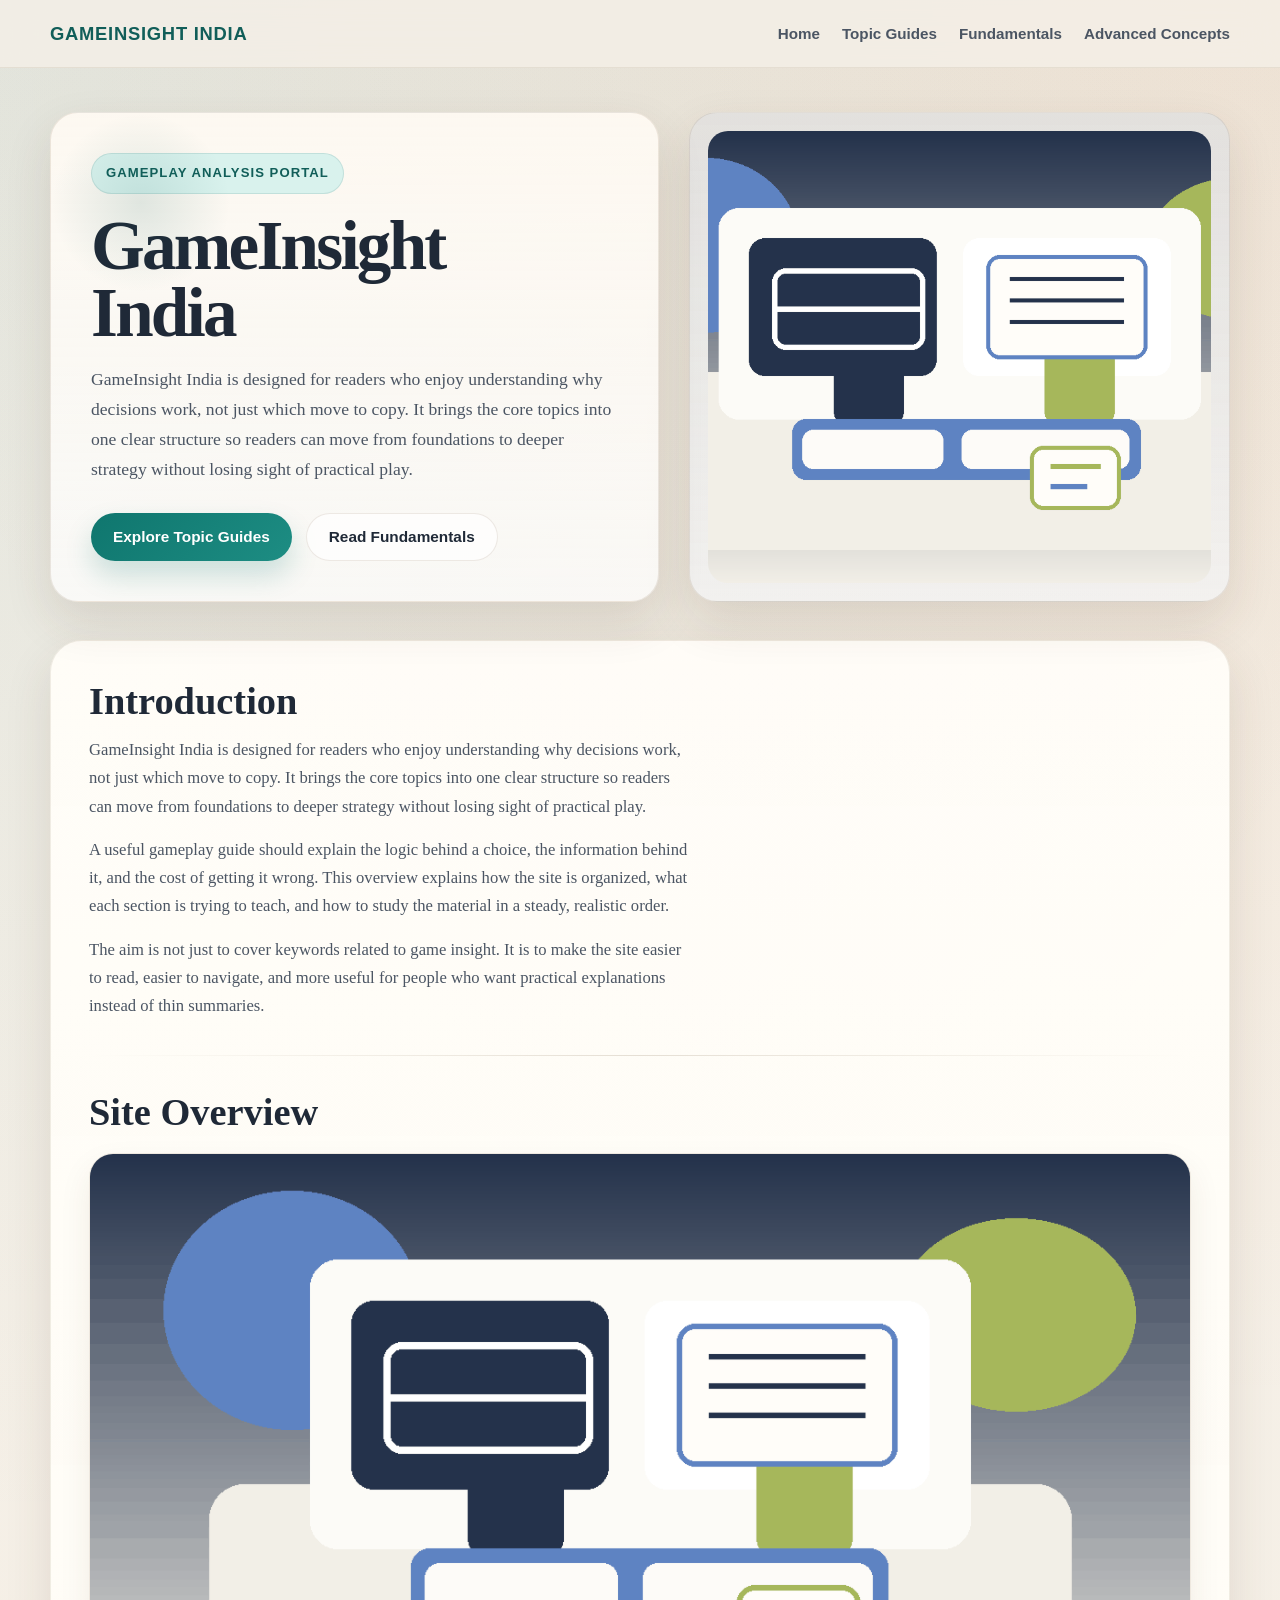
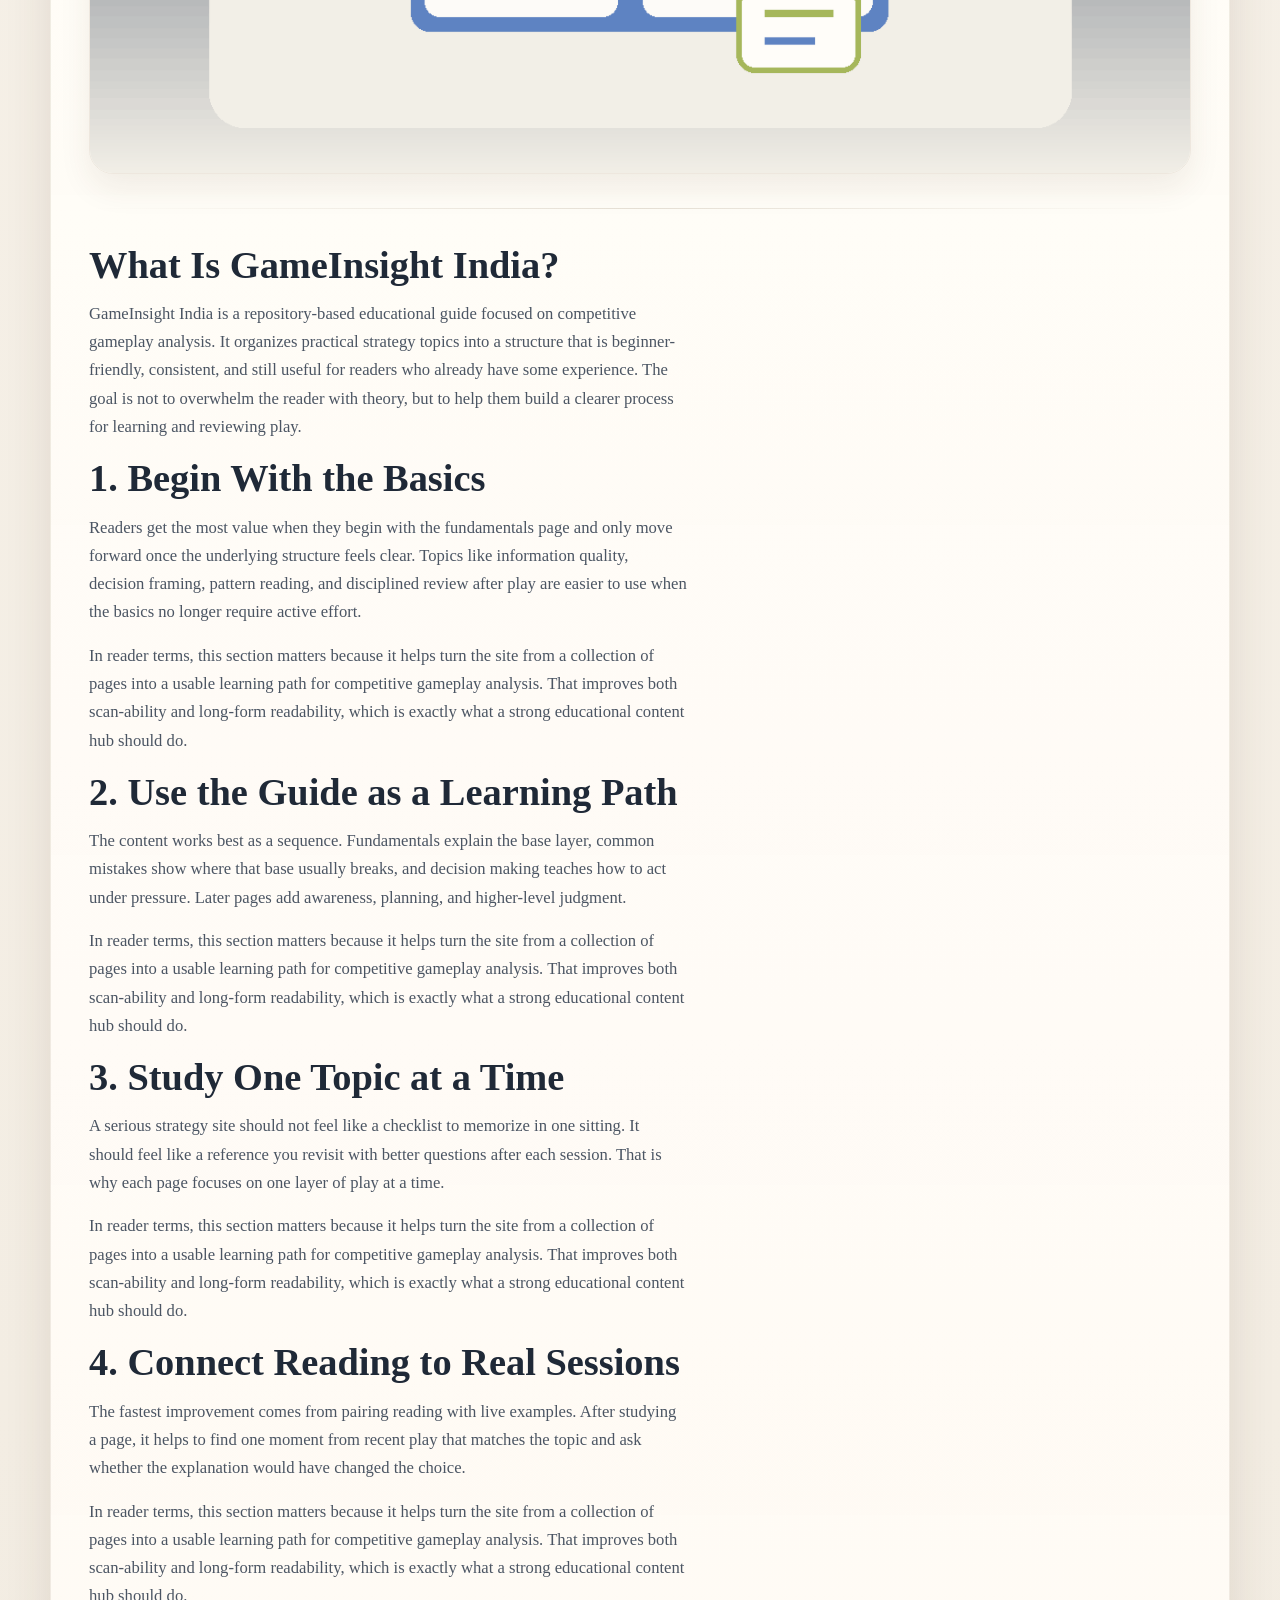
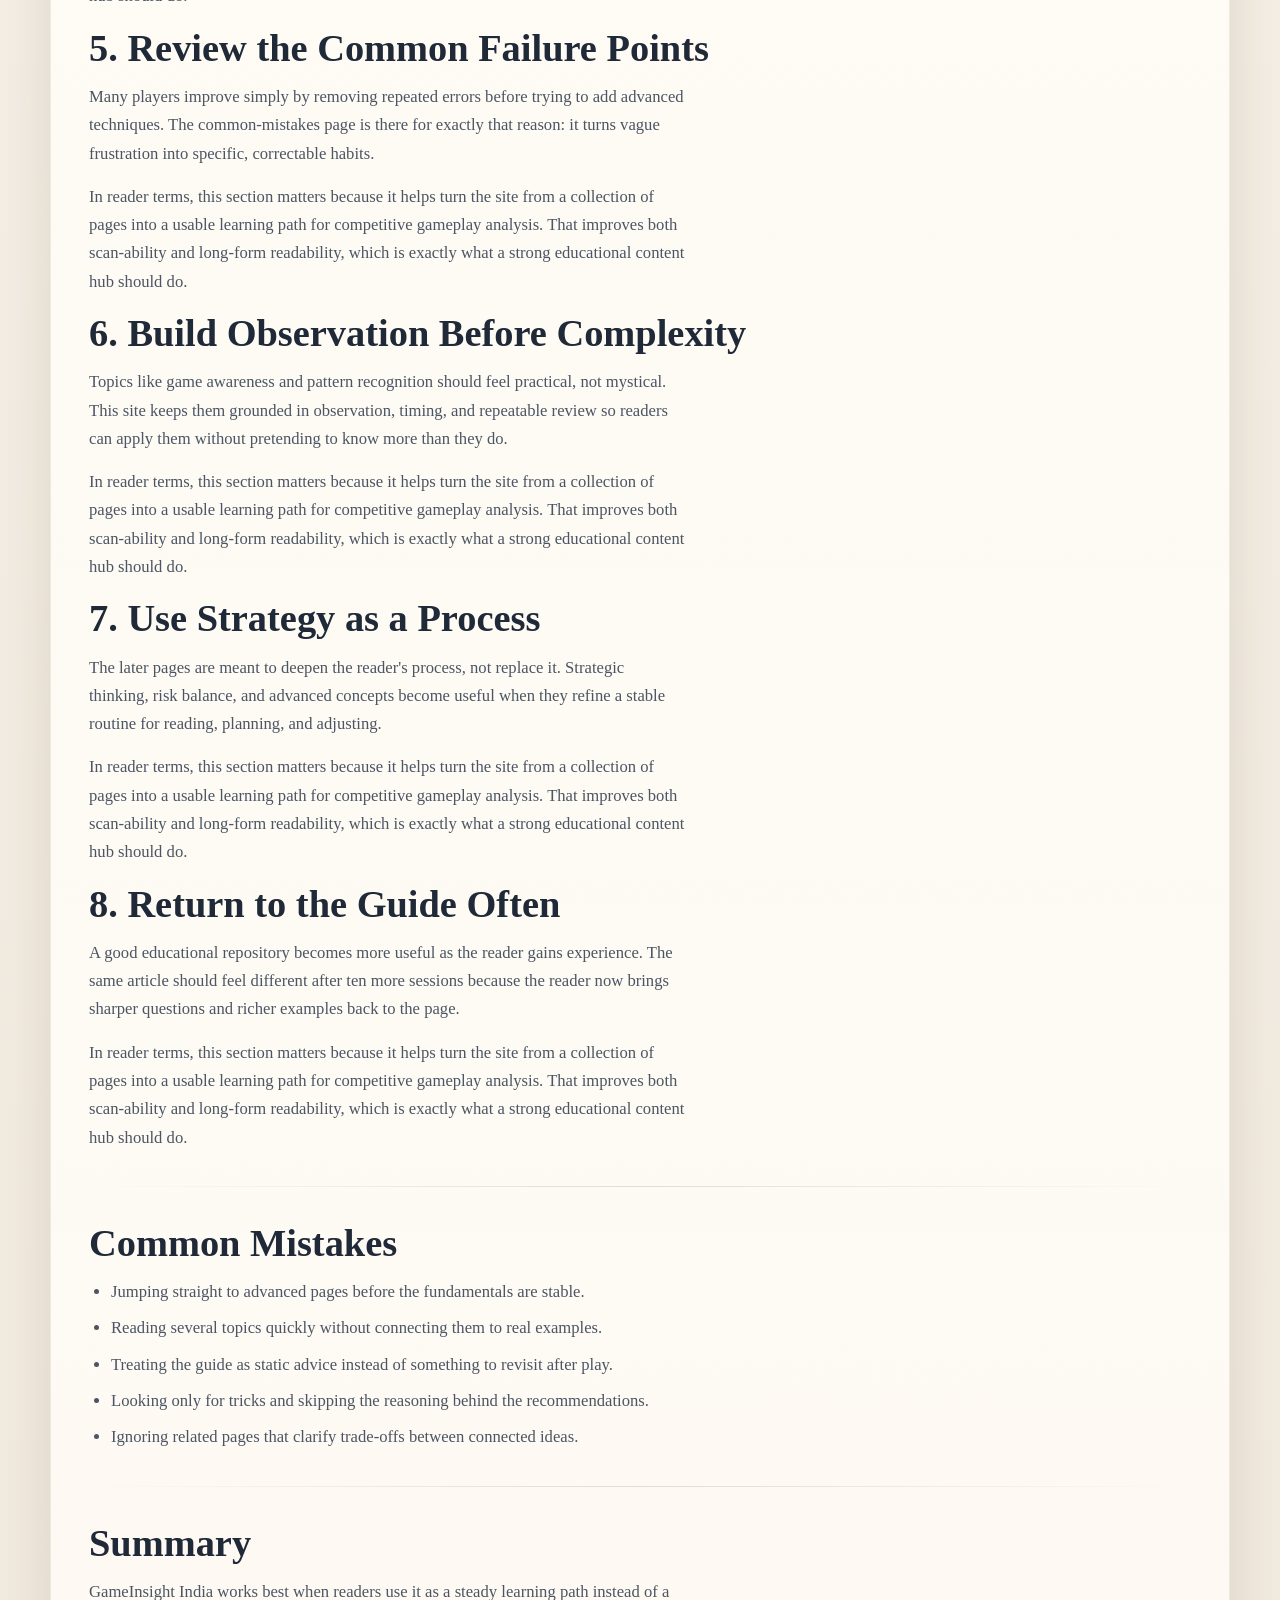
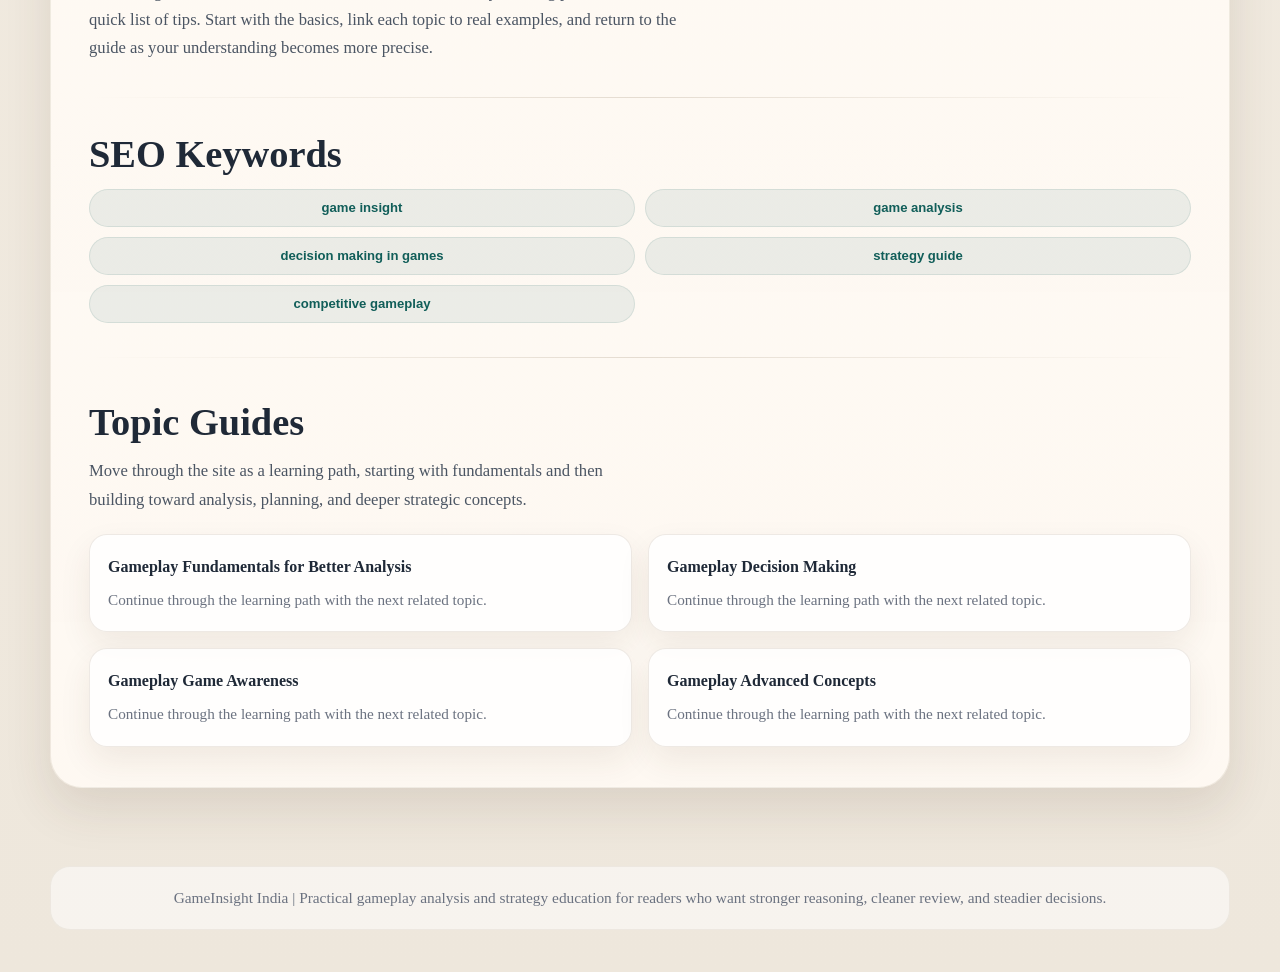
==== index.html @ 7d26b6a6 "feat: 添加游戏策略学习中心网站内容 添加首页、高级概念、战略思考和场景分析等页面 更新站点地图以包含所有新页面 添加CSS样式文件实现响应式设计" ====
<!DOCTYPE html>
<html lang="en">
<head>
  <meta charset="UTF-8" />
  <meta name="viewport" content="width=device-width, initial-scale=1.0" />
  <title>GameInsight India | Competitive Gameplay Learning Hub</title>
  <meta name="description" content="GameInsight India is a practical portal for gameplay analysis, decision making, pattern recognition, and strategic review across games popular in India." />
  <meta name="keywords" content="game insight, game analysis, decision making in games, strategy guide, competitive gameplay" />
  <link rel="stylesheet" href="./assets/css/index.css" />
</head>
<body>
  <header class="topbar">
    <div class="container">
      <div class="brand">GameInsight India</div>
      <nav class="nav-links">
        <a href="./index.html">Home</a>
        <a href="#topic-guides">Topic Guides</a>
        <a href="./fundamentals.html">Fundamentals</a>
        <a href="./advanced-concepts.html">Advanced Concepts</a>
      </nav>
    </div>
  </header>

  <section class="hero">
    <div class="container hero-grid">
      <div>
        <span class="eyebrow">Gameplay Analysis Portal</span>
        <h1>GameInsight India</h1>
        <p>GameInsight India is designed for readers who enjoy understanding why decisions work, not just which move to copy. It brings the core topics into one clear structure so readers can move from foundations to deeper strategy without losing sight of practical play.</p>
        <div class="hero-actions">
          <a class="cta-btn" href="#topic-guides">Explore Topic Guides</a>
          <a class="ghost-btn" href="./fundamentals.html">Read Fundamentals</a>
        </div>
      </div>
      <div class="hero-card"><img src="./assets/images/overview.png" alt="GameInsight India teaching overview illustration" /></div>
    </div>
  </section>

  <main class="content">
    <div class="container">
      <article class="article"><h2>Introduction</h2><p>GameInsight India is designed for readers who enjoy understanding why decisions work, not just which move to copy. It brings the core topics into one clear structure so readers can move from foundations to deeper strategy without losing sight of practical play.</p><p>A useful gameplay guide should explain the logic behind a choice, the information behind it, and the cost of getting it wrong. This overview explains how the site is organized, what each section is trying to teach, and how to study the material in a steady, realistic order.</p><p>The aim is not just to cover keywords related to game insight. It is to make the site easier to read, easier to navigate, and more useful for people who want practical explanations instead of thin summaries.</p><hr /><h2>Site Overview</h2><figure class="article-image"><img src="./assets/images/overview.png" alt="GameInsight India overview illustration with a calm educational workspace and visual study elements" loading="lazy" /></figure><hr /><h2>What Is GameInsight India?</h2><p>GameInsight India is a repository-based educational guide focused on competitive gameplay analysis. It organizes practical strategy topics into a structure that is beginner-friendly, consistent, and still useful for readers who already have some experience. The goal is not to overwhelm the reader with theory, but to help them build a clearer process for learning and reviewing play.</p><h2>1. Begin With the Basics</h2><p>Readers get the most value when they begin with the fundamentals page and only move forward once the underlying structure feels clear. Topics like information quality, decision framing, pattern reading, and disciplined review after play are easier to use when the basics no longer require active effort.</p><p>In reader terms, this section matters because it helps turn the site from a collection of pages into a usable learning path for competitive gameplay analysis. That improves both scan-ability and long-form readability, which is exactly what a strong educational content hub should do.</p><h2>2. Use the Guide as a Learning Path</h2><p>The content works best as a sequence. Fundamentals explain the base layer, common mistakes show where that base usually breaks, and decision making teaches how to act under pressure. Later pages add awareness, planning, and higher-level judgment.</p><p>In reader terms, this section matters because it helps turn the site from a collection of pages into a usable learning path for competitive gameplay analysis. That improves both scan-ability and long-form readability, which is exactly what a strong educational content hub should do.</p><h2>3. Study One Topic at a Time</h2><p>A serious strategy site should not feel like a checklist to memorize in one sitting. It should feel like a reference you revisit with better questions after each session. That is why each page focuses on one layer of play at a time.</p><p>In reader terms, this section matters because it helps turn the site from a collection of pages into a usable learning path for competitive gameplay analysis. That improves both scan-ability and long-form readability, which is exactly what a strong educational content hub should do.</p><h2>4. Connect Reading to Real Sessions</h2><p>The fastest improvement comes from pairing reading with live examples. After studying a page, it helps to find one moment from recent play that matches the topic and ask whether the explanation would have changed the choice.</p><p>In reader terms, this section matters because it helps turn the site from a collection of pages into a usable learning path for competitive gameplay analysis. That improves both scan-ability and long-form readability, which is exactly what a strong educational content hub should do.</p><h2>5. Review the Common Failure Points</h2><p>Many players improve simply by removing repeated errors before trying to add advanced techniques. The common-mistakes page is there for exactly that reason: it turns vague frustration into specific, correctable habits.</p><p>In reader terms, this section matters because it helps turn the site from a collection of pages into a usable learning path for competitive gameplay analysis. That improves both scan-ability and long-form readability, which is exactly what a strong educational content hub should do.</p><h2>6. Build Observation Before Complexity</h2><p>Topics like game awareness and pattern recognition should feel practical, not mystical. This site keeps them grounded in observation, timing, and repeatable review so readers can apply them without pretending to know more than they do.</p><p>In reader terms, this section matters because it helps turn the site from a collection of pages into a usable learning path for competitive gameplay analysis. That improves both scan-ability and long-form readability, which is exactly what a strong educational content hub should do.</p><h2>7. Use Strategy as a Process</h2><p>The later pages are meant to deepen the reader&#x27;s process, not replace it. Strategic thinking, risk balance, and advanced concepts become useful when they refine a stable routine for reading, planning, and adjusting.</p><p>In reader terms, this section matters because it helps turn the site from a collection of pages into a usable learning path for competitive gameplay analysis. That improves both scan-ability and long-form readability, which is exactly what a strong educational content hub should do.</p><h2>8. Return to the Guide Often</h2><p>A good educational repository becomes more useful as the reader gains experience. The same article should feel different after ten more sessions because the reader now brings sharper questions and richer examples back to the page.</p><p>In reader terms, this section matters because it helps turn the site from a collection of pages into a usable learning path for competitive gameplay analysis. That improves both scan-ability and long-form readability, which is exactly what a strong educational content hub should do.</p><hr /><h2>Common Mistakes</h2><ul><li>Jumping straight to advanced pages before the fundamentals are stable.</li><li>Reading several topics quickly without connecting them to real examples.</li><li>Treating the guide as static advice instead of something to revisit after play.</li><li>Looking only for tricks and skipping the reasoning behind the recommendations.</li><li>Ignoring related pages that clarify trade-offs between connected ideas.</li></ul><hr /><h2>Summary</h2><p>GameInsight India works best when readers use it as a steady learning path instead of a quick list of tips. Start with the basics, link each topic to real examples, and return to the guide as your understanding becomes more precise.</p><hr /><h2>SEO Keywords</h2><div class="keyword-list"><span class="keyword-pill">game insight</span><span class="keyword-pill">game analysis</span><span class="keyword-pill">decision making in games</span><span class="keyword-pill">strategy guide</span><span class="keyword-pill">competitive gameplay</span></div>
        <hr />
        <section class="section" id="topic-guides">
          <div class="section-title"><div><h2>Topic Guides</h2><p>Move through the site as a learning path, starting with fundamentals and then building toward analysis, planning, and deeper strategic concepts.</p></div></div>
          <div class="related-grid"><a class="related-card" href="./fundamentals.html"><strong>Gameplay Fundamentals for Better Analysis</strong><span>Continue through the learning path with the next related topic.</span></a><a class="related-card" href="./decision-making.html"><strong>Gameplay Decision Making</strong><span>Continue through the learning path with the next related topic.</span></a><a class="related-card" href="./game-awareness.html"><strong>Gameplay Game Awareness</strong><span>Continue through the learning path with the next related topic.</span></a><a class="related-card" href="./advanced-concepts.html"><strong>Gameplay Advanced Concepts</strong><span>Continue through the learning path with the next related topic.</span></a></div>
        </section>
      </article>
    </div>
  </main>

  <footer class="footer"><div class="container">GameInsight India | Practical gameplay analysis and strategy education for readers who want stronger reasoning, cleaner review, and steadier decisions.</div></footer>
</body>
</html>
---- assets/css/index.css ----
:root {
  --bg: #f4efe7;
  --bg-soft: #efe7db;
  --surface: rgba(255, 252, 247, 0.88);
  --surface-strong: #fffdfa;
  --surface-dark: #1f2937;
  --card: rgba(255, 255, 255, 0.82);
  --card-border: rgba(113, 87, 55, 0.14);
  --text: #1f2937;
  --text-soft: #4b5563;
  --text-faint: #6b7280;
  --accent: #0f766e;
  --accent-strong: #115e59;
  --accent-soft: #d9f2ed;
  --warm: #b45309;
  --warm-soft: #f7e7cf;
  --shadow: 0 20px 48px rgba(74, 52, 30, 0.12);
  --shadow-soft: 0 14px 32px rgba(74, 52, 30, 0.08);
  --radius-xl: 28px;
  --radius-lg: 22px;
  --radius-md: 16px;
  --radius-sm: 999px;
}

* {
  box-sizing: border-box;
}

html {
  scroll-behavior: smooth;
}

body {
  margin: 0;
  color: var(--text);
  font-family: Georgia, "Times New Roman", serif;
  line-height: 1.7;
  background:
    radial-gradient(circle at top left, rgba(17, 94, 89, 0.09), transparent 26%),
    radial-gradient(circle at top right, rgba(180, 83, 9, 0.09), transparent 24%),
    linear-gradient(180deg, #f7f2ea 0%, #f3ede3 52%, #eee7dc 100%);
}

a {
  color: inherit;
  text-decoration: none;
}

img {
  display: block;
  max-width: 100%;
}

.container {
  width: min(1180px, calc(100% - 40px));
  margin: 0 auto;
}

.topbar {
  position: sticky;
  top: 0;
  z-index: 20;
  background: rgba(244, 239, 231, 0.82);
  backdrop-filter: blur(16px);
  border-bottom: 1px solid rgba(113, 87, 55, 0.1);
}

.topbar .container {
  display: flex;
  align-items: center;
  justify-content: space-between;
  gap: 24px;
  padding: 18px 0;
}

.brand {
  font-family: "Trebuchet MS", "Segoe UI", sans-serif;
  font-size: 1.15rem;
  font-weight: 800;
  letter-spacing: 0.04em;
  text-transform: uppercase;
  color: var(--accent-strong);
}

.nav-links {
  display: flex;
  align-items: center;
  gap: 22px;
  flex-wrap: wrap;
}

.nav-links a {
  font-family: "Trebuchet MS", "Segoe UI", sans-serif;
  font-size: 0.95rem;
  font-weight: 700;
  color: var(--text-soft);
  transition: color 0.2s ease, opacity 0.2s ease;
}

.nav-links a:hover,
.nav-links a:focus-visible {
  color: var(--accent);
}

.hero {
  padding: 44px 0 30px;
}

.hero-grid {
  display: grid;
  grid-template-columns: minmax(0, 1.06fr) minmax(320px, 0.94fr);
  gap: 30px;
  align-items: stretch;
}

.hero-grid-single {
  grid-template-columns: 1fr;
}

.hero-grid > div:first-child {
  background: linear-gradient(180deg, rgba(255, 250, 243, 0.92), rgba(255, 255, 255, 0.72));
  border: 1px solid rgba(113, 87, 55, 0.12);
  border-radius: var(--radius-xl);
  padding: 40px;
  box-shadow: var(--shadow);
  position: relative;
  overflow: hidden;
}

.hero-grid > div:first-child::before {
  content: "";
  position: absolute;
  inset: 0 auto auto 0;
  width: 180px;
  height: 180px;
  background: radial-gradient(circle, rgba(17, 94, 89, 0.12), transparent 70%);
  pointer-events: none;
}

.eyebrow {
  display: inline-flex;
  align-items: center;
  padding: 8px 14px;
  border-radius: var(--radius-sm);
  background: var(--accent-soft);
  color: var(--accent-strong);
  border: 1px solid rgba(17, 94, 89, 0.12);
  font-family: "Trebuchet MS", "Segoe UI", sans-serif;
  font-size: 0.82rem;
  font-weight: 800;
  text-transform: uppercase;
  letter-spacing: 0.08em;
  margin-bottom: 18px;
}

.hero h1 {
  margin: 0 0 18px;
  font-size: clamp(2.6rem, 5.4vw, 4.9rem);
  line-height: 0.98;
  letter-spacing: -0.04em;
  max-width: 12ch;
}

.hero p {
  margin: 0 0 18px;
  font-size: 1.1rem;
  color: var(--text-soft);
  max-width: 62ch;
}

.hero-actions {
  display: flex;
  flex-wrap: wrap;
  gap: 14px;
  margin-top: 28px;
}

.cta-btn,
.ghost-btn {
  display: inline-flex;
  align-items: center;
  justify-content: center;
  min-height: 48px;
  padding: 0 22px;
  border-radius: var(--radius-sm);
  font-family: "Trebuchet MS", "Segoe UI", sans-serif;
  font-size: 0.96rem;
  font-weight: 800;
  transition: transform 0.2s ease, box-shadow 0.2s ease, background 0.2s ease;
}

.cta-btn {
  background: linear-gradient(135deg, var(--accent), #1d8d83);
  color: #ffffff;
  box-shadow: 0 14px 28px rgba(15, 118, 110, 0.2);
}

.ghost-btn {
  background: rgba(255, 255, 255, 0.68);
  border: 1px solid rgba(113, 87, 55, 0.12);
  color: var(--text);
}

.cta-btn:hover,
.ghost-btn:hover,
.cta-btn:focus-visible,
.ghost-btn:focus-visible {
  transform: translateY(-1px);
}

.hero-card {
  background:
    linear-gradient(180deg, rgba(30, 41, 59, 0.12), rgba(30, 41, 59, 0.04)),
    linear-gradient(180deg, rgba(255, 252, 247, 0.92), rgba(255, 255, 255, 0.74));
  border: 1px solid rgba(113, 87, 55, 0.12);
  border-radius: var(--radius-xl);
  padding: 18px;
  box-shadow: var(--shadow);
}

.hero-card img {
  width: 100%;
  height: 100%;
  min-height: 100%;
  object-fit: cover;
  border-radius: 20px;
}

.breadcrumb {
  display: flex;
  flex-wrap: wrap;
  gap: 10px;
  align-items: center;
  margin-bottom: 18px;
  font-family: "Trebuchet MS", "Segoe UI", sans-serif;
  font-size: 0.82rem;
  font-weight: 700;
  color: var(--text-faint);
  text-transform: uppercase;
  letter-spacing: 0.05em;
}

.breadcrumb a {
  color: var(--accent-strong);
}

.page-kicker {
  display: inline-flex;
  align-items: center;
  gap: 8px;
  margin-bottom: 16px;
  padding: 7px 14px;
  border-radius: var(--radius-sm);
  background: rgba(180, 83, 9, 0.1);
  border: 1px solid rgba(180, 83, 9, 0.14);
  color: var(--warm);
  font-family: "Trebuchet MS", "Segoe UI", sans-serif;
  font-size: 0.8rem;
  font-weight: 800;
  text-transform: uppercase;
  letter-spacing: 0.06em;
}

.hero-summary {
  display: grid;
  gap: 12px;
}

.hero-summary p:last-child {
  margin-bottom: 0;
}

.hero-chip-row {
  display: flex;
  flex-wrap: wrap;
  gap: 10px;
  margin-top: 20px;
}

.page-hero-panel {
  background: linear-gradient(180deg, rgba(255, 250, 243, 0.94), rgba(255, 255, 255, 0.78));
  border: 1px solid rgba(113, 87, 55, 0.12);
  border-radius: var(--radius-xl);
  padding: 28px 34px 18px;
  box-shadow: var(--shadow);
  position: relative;
  overflow: hidden;
}

.page-hero-panel::before {
  content: "";
  position: absolute;
  inset: 0 auto auto 0;
  width: 240px;
  height: 240px;
  background: radial-gradient(circle, rgba(17, 94, 89, 0.08), transparent 72%);
  pointer-events: none;
}

.page-hero-head {
  display: grid;
  grid-template-columns: minmax(0, 1.45fr) minmax(280px, 0.9fr);
  gap: 18px;
  align-items: start;
}

.page-hero-copy {
  position: relative;
  z-index: 1;
}

.page-hero--compact h1 {
  max-width: 10ch;
  font-size: clamp(3.3rem, 7vw, 5.6rem);
  margin-bottom: 10px;
}

.page-hero-lead {
  margin-bottom: 0;
  font-size: 1.08rem;
  max-width: 38ch;
  color: var(--text);
}

.page-hero-notes {
  display: grid;
  gap: 14px;
  position: relative;
  z-index: 1;
}

.page-hero-note {
  padding: 14px 16px;
  border-radius: 20px;
  background: rgba(255, 255, 255, 0.72);
  border: 1px solid rgba(113, 87, 55, 0.12);
  box-shadow: var(--shadow-soft);
}

.page-hero-note strong {
  display: block;
  margin-bottom: 6px;
  font-family: "Trebuchet MS", "Segoe UI", sans-serif;
  font-size: 0.9rem;
  font-weight: 800;
  letter-spacing: 0.03em;
  text-transform: uppercase;
  color: var(--accent-strong);
}

.page-hero-note span {
  display: block;
  color: var(--text-soft);
  font-size: 0.95rem;
  line-height: 1.56;
}

.hero-summary-compact {
  display: none;
}

.hero-summary-compact p {
  max-width: 72ch;
  margin-bottom: 0;
}

.page-hero-panel .hero-chip-row {
  margin-top: 14px;
}

.page-hero-panel .hero-actions {
  margin-top: 14px;
}

.content {
  padding: 8px 0 54px;
}

.content-shell {
  display: grid;
  grid-template-columns: minmax(0, 1fr) 300px;
  gap: 26px;
  align-items: start;
}

.article {
  background: linear-gradient(180deg, rgba(255, 253, 248, 0.96), rgba(255, 250, 244, 0.9));
  border: 1px solid rgba(113, 87, 55, 0.1);
  border-radius: 32px;
  padding: 38px;
  box-shadow: var(--shadow);
}

.article h2,
.article h3 {
  margin: 0 0 12px;
  line-height: 1.18;
}

.article h2 {
  font-size: clamp(1.9rem, 3vw, 2.7rem);
}

.article h3 {
  font-size: clamp(1.35rem, 2.2vw, 1.75rem);
}

.article p,
.article li {
  font-size: 1.04rem;
  color: var(--text-soft);
}

.article p {
  margin: 0 0 15px;
  max-width: 72ch;
}

.article ul,
.article ol {
  margin: 0 0 15px;
  padding-left: 22px;
}

.article li {
  margin: 8px 0;
}

.article hr {
  border: 0;
  height: 1px;
  background: linear-gradient(90deg, transparent, rgba(113, 87, 55, 0.18), transparent);
  margin: 34px 0;
}

.article-lead {
  font-size: 1.08rem;
  color: var(--text);
}

.article-section {
  scroll-margin-top: 92px;
}

.article-section h2,
.article-section h3 {
  display: flex;
  align-items: center;
  gap: 10px;
}

.article-image {
  margin: 18px 0 10px;
  border-radius: 24px;
  overflow: hidden;
  border: 1px solid rgba(113, 87, 55, 0.12);
  box-shadow: var(--shadow-soft);
}

.article-image img {
  width: 100%;
  height: auto;
  aspect-ratio: 16 / 9;
  object-fit: cover;
}

.section {
  padding: 8px 0 2px;
}

.section-title {
  display: flex;
  align-items: end;
  justify-content: space-between;
  gap: 20px;
  margin-bottom: 20px;
}

.section-title p {
  margin: 8px 0 0;
  max-width: 62ch;
}

.grid-3 {
  display: grid;
  grid-template-columns: repeat(3, minmax(0, 1fr));
  gap: 22px;
}

.article-card {
  display: flex;
  flex-direction: column;
  height: 100%;
  background: linear-gradient(180deg, rgba(255, 255, 255, 0.98), rgba(248, 242, 233, 0.9));
  border: 1px solid rgba(113, 87, 55, 0.12);
  border-radius: 24px;
  padding: 18px;
  box-shadow: var(--shadow-soft);
  transition: transform 0.22s ease, box-shadow 0.22s ease, border-color 0.22s ease;
}

.article-card:hover,
.article-card:focus-within {
  transform: translateY(-4px);
  box-shadow: 0 22px 38px rgba(74, 52, 30, 0.12);
  border-color: rgba(17, 94, 89, 0.2);
}

.article-thumb {
  border-radius: 18px;
  overflow: hidden;
  background: linear-gradient(180deg, #efe3d2, #f7f3ed);
  border: 1px solid rgba(113, 87, 55, 0.1);
  margin-bottom: 14px;
}

.article-thumb img {
  width: 100%;
  aspect-ratio: 16 / 9;
  object-fit: cover;
}

.article-meta {
  display: flex;
  flex-wrap: wrap;
  gap: 10px;
  margin-bottom: 8px;
}

.chip {
  display: inline-flex;
  align-items: center;
  padding: 6px 12px;
  border-radius: var(--radius-sm);
  background: rgba(17, 94, 89, 0.08);
  border: 1px solid rgba(17, 94, 89, 0.1);
  color: var(--accent-strong);
  font-family: "Trebuchet MS", "Segoe UI", sans-serif;
  font-size: 0.76rem;
  font-weight: 800;
  letter-spacing: 0.03em;
  text-transform: uppercase;
}

.article-card h3 {
  margin: 0 0 10px;
  font-size: 1.32rem;
  line-height: 1.25;
}

.muted {
  color: var(--text-faint);
}

.article-card .muted {
  flex: 1;
  font-size: 0.98rem;
}

.article-link {
  display: inline-flex;
  align-items: center;
  gap: 8px;
  margin-top: 12px;
  font-family: "Trebuchet MS", "Segoe UI", sans-serif;
  font-size: 0.96rem;
  font-weight: 800;
  color: var(--accent-strong);
}

.article-link:hover,
.article-link:focus-visible {
  color: var(--warm);
}

.sidebar-stack {
  display: grid;
  gap: 18px;
  position: sticky;
  top: 92px;
}

.sidebar-card {
  background: linear-gradient(180deg, rgba(255, 255, 255, 0.96), rgba(248, 242, 233, 0.92));
  border: 1px solid rgba(113, 87, 55, 0.12);
  border-radius: 22px;
  padding: 20px;
  box-shadow: var(--shadow-soft);
}

.sidebar-card h3 {
  margin: 0 0 12px;
  font-size: 1.1rem;
}

.toc-list,
.related-list,
.keyword-list {
  display: grid;
  gap: 10px;
}

.toc-list a,
.related-list a {
  color: var(--text-soft);
  font-size: 0.97rem;
}

.toc-list a:hover,
.related-list a:hover,
.toc-list a:focus-visible,
.related-list a:focus-visible {
  color: var(--accent-strong);
}

.keyword-list {
  grid-template-columns: repeat(2, minmax(0, 1fr));
}

.keyword-pill {
  display: inline-flex;
  align-items: center;
  justify-content: center;
  min-height: 38px;
  padding: 0 12px;
  border-radius: 999px;
  background: rgba(17, 94, 89, 0.08);
  color: var(--accent-strong);
  border: 1px solid rgba(17, 94, 89, 0.1);
  font-family: "Trebuchet MS", "Segoe UI", sans-serif;
  font-size: 0.82rem;
  font-weight: 700;
  text-align: center;
}

.related-grid {
  display: grid;
  grid-template-columns: repeat(2, minmax(0, 1fr));
  gap: 16px;
  margin-top: 16px;
}

.related-card {
  display: block;
  padding: 18px;
  border-radius: 18px;
  background: rgba(255, 255, 255, 0.82);
  border: 1px solid rgba(113, 87, 55, 0.12);
  box-shadow: var(--shadow-soft);
}

.related-card strong {
  display: block;
  margin-bottom: 6px;
  font-size: 1rem;
}

.related-card span {
  color: var(--text-faint);
  font-size: 0.95rem;
}

.footer {
  padding: 24px 0 42px;
}

.footer .container {
  font-size: 0.96rem;
  color: var(--text-faint);
  text-align: center;
  padding: 18px 20px;
  border-radius: 20px;
  background: rgba(255, 255, 255, 0.52);
  border: 1px solid rgba(113, 87, 55, 0.08);
}

@media (max-width: 1040px) {
  .hero-grid,
  .grid-3,
  .content-shell {
    grid-template-columns: 1fr;
  }

  .hero-card {
    max-width: 860px;
  }

  .sidebar-stack {
    position: static;
    top: auto;
  }

  .page-hero-head {
    grid-template-columns: 1fr;
  }

  .page-hero--compact h1,
  .page-hero-lead {
    max-width: none;
  }
}

@media (max-width: 760px) {
  .container {
    width: min(100% - 24px, 1180px);
  }

  .topbar .container {
    flex-direction: column;
    align-items: flex-start;
  }

  .nav-links {
    gap: 14px;
  }

  .hero-grid > div:first-child,
  .article,
  .page-hero-panel {
    padding: 24px;
  }

  .hero h1 {
    max-width: none;
  }

  .hero p,
  .article p,
  .article li {
    font-size: 1rem;
  }

  .keyword-list,
  .related-grid {
    grid-template-columns: 1fr;
  }
}
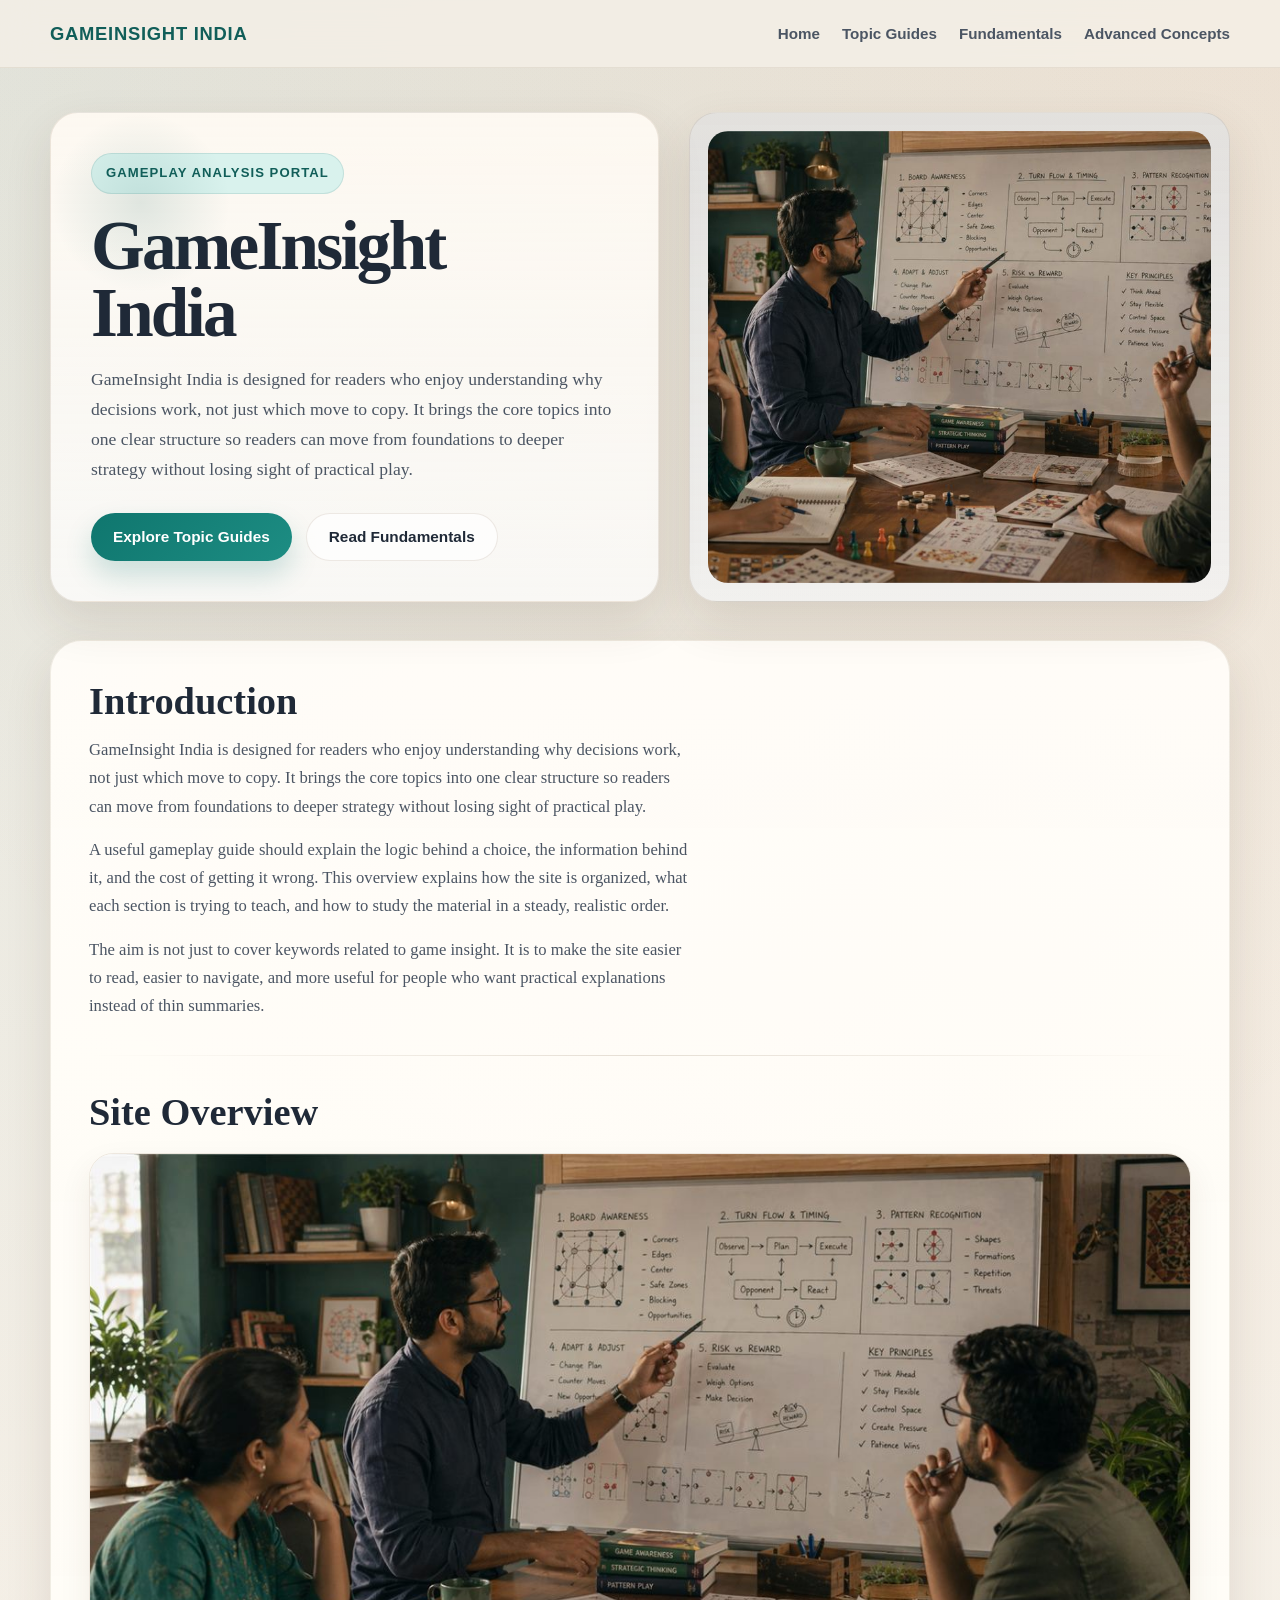
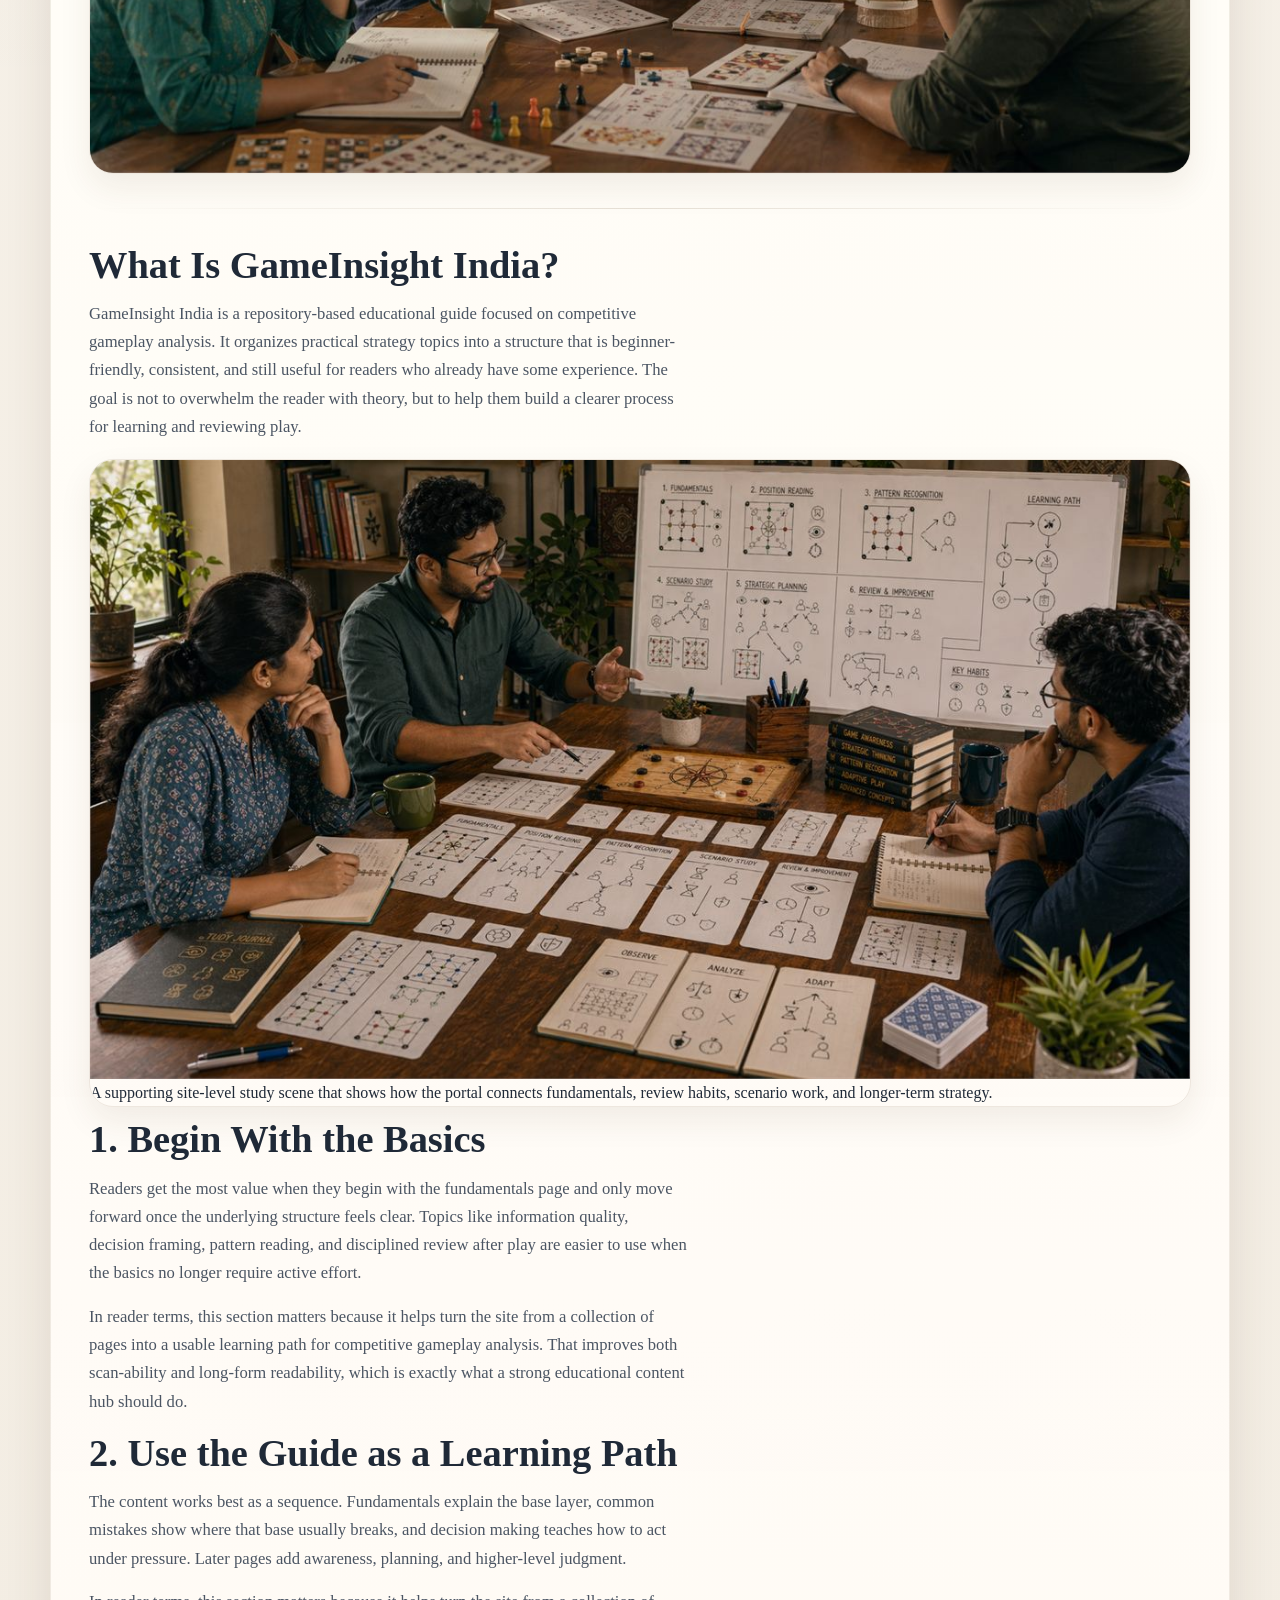
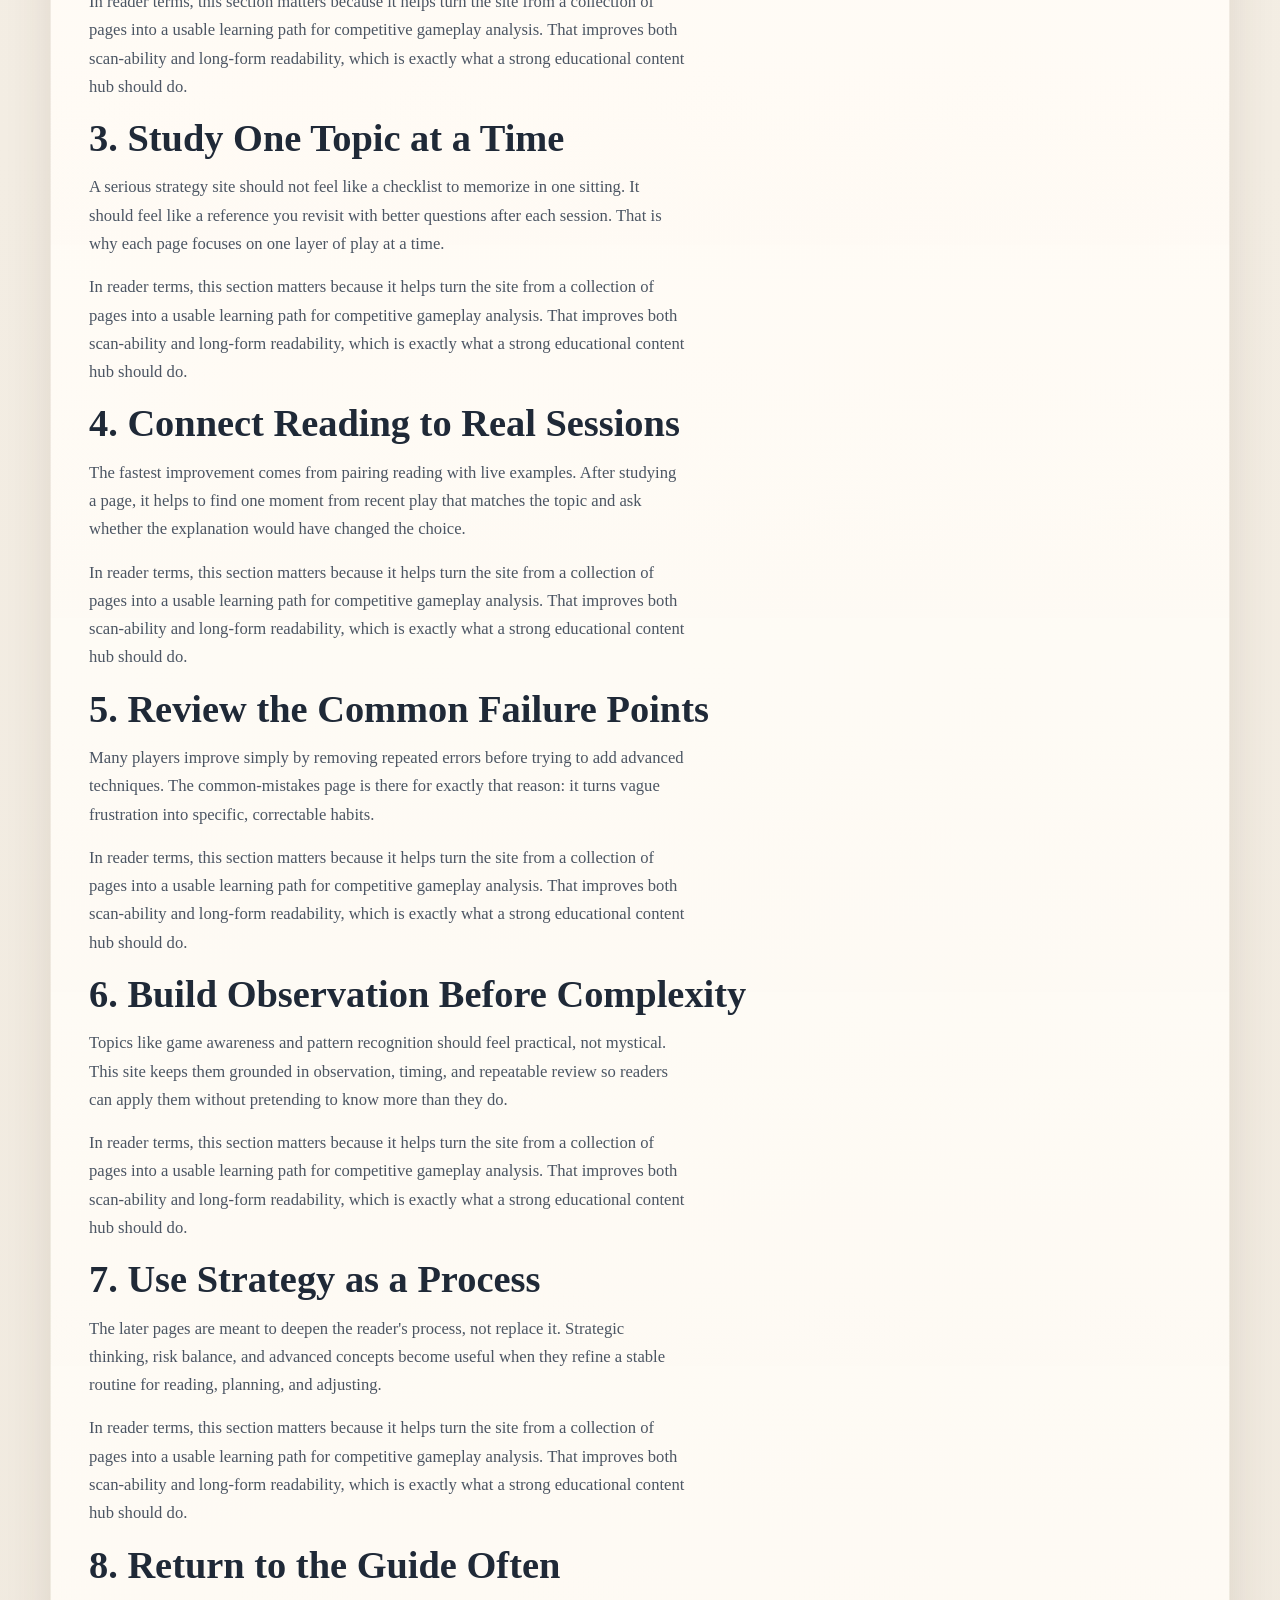
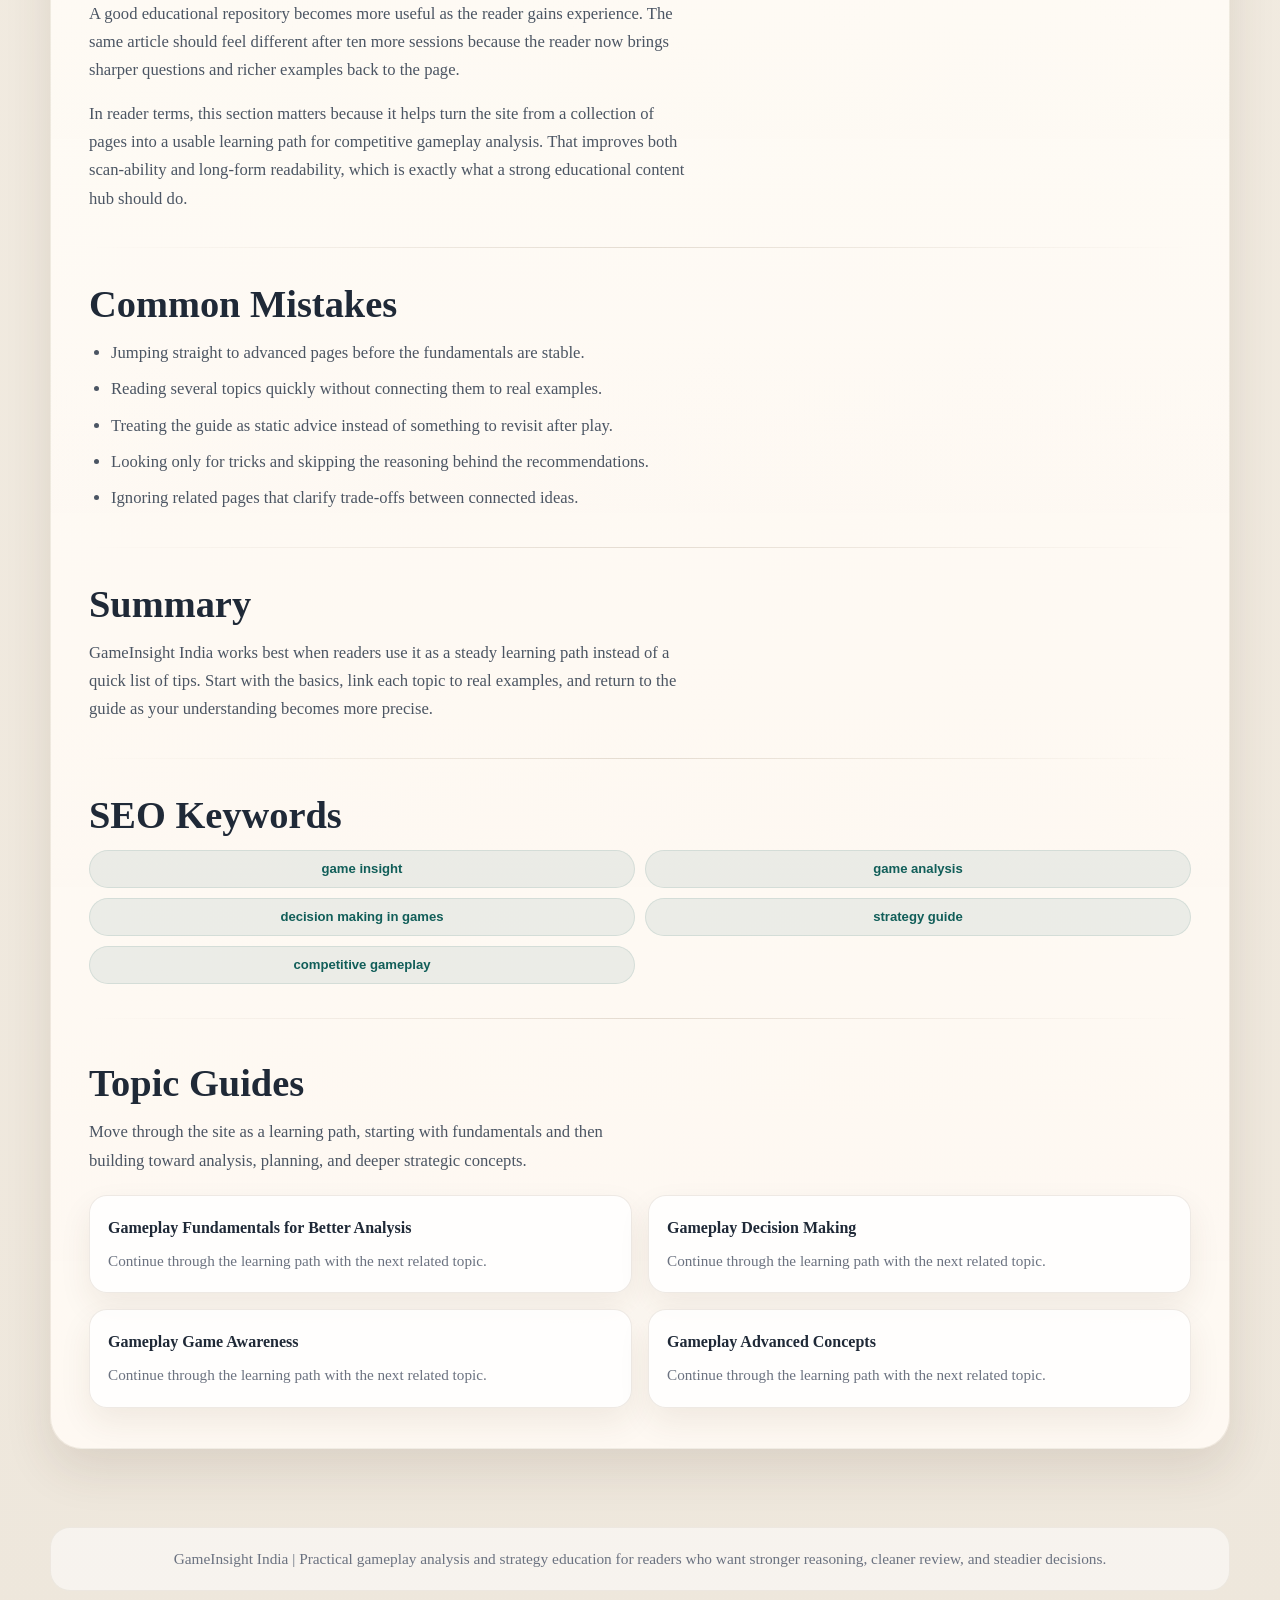
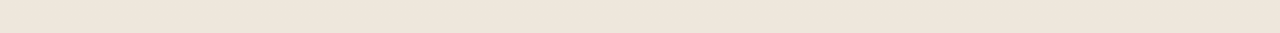
==== commit fcfbcd6b: "feat(assets): 替换PNG图片为JPG格式并更新相关引用 更新网站图片资源，将所有PNG格式图片替换为JPG格式，同时修改了HTML和Markdown文件中对应的图片引用路径。新增了多张J" ====
--- a/index.html
+++ b/index.html
@@ -32,13 +32,13 @@
           <a class="ghost-btn" href="./fundamentals.html">Read Fundamentals</a>
         </div>
       </div>
-      <div class="hero-card"><img src="./assets/images/overview.png" alt="GameInsight India teaching overview illustration" /></div>
+      <div class="hero-card"><img src="./assets/images/overview.jpg" alt="GameInsight India teaching overview illustration" /></div>
     </div>
   </section>
 
   <main class="content">
     <div class="container">
-      <article class="article"><h2>Introduction</h2><p>GameInsight India is designed for readers who enjoy understanding why decisions work, not just which move to copy. It brings the core topics into one clear structure so readers can move from foundations to deeper strategy without losing sight of practical play.</p><p>A useful gameplay guide should explain the logic behind a choice, the information behind it, and the cost of getting it wrong. This overview explains how the site is organized, what each section is trying to teach, and how to study the material in a steady, realistic order.</p><p>The aim is not just to cover keywords related to game insight. It is to make the site easier to read, easier to navigate, and more useful for people who want practical explanations instead of thin summaries.</p><hr /><h2>Site Overview</h2><figure class="article-image"><img src="./assets/images/overview.png" alt="GameInsight India overview illustration with a calm educational workspace and visual study elements" loading="lazy" /></figure><hr /><h2>What Is GameInsight India?</h2><p>GameInsight India is a repository-based educational guide focused on competitive gameplay analysis. It organizes practical strategy topics into a structure that is beginner-friendly, consistent, and still useful for readers who already have some experience. The goal is not to overwhelm the reader with theory, but to help them build a clearer process for learning and reviewing play.</p><h2>1. Begin With the Basics</h2><p>Readers get the most value when they begin with the fundamentals page and only move forward once the underlying structure feels clear. Topics like information quality, decision framing, pattern reading, and disciplined review after play are easier to use when the basics no longer require active effort.</p><p>In reader terms, this section matters because it helps turn the site from a collection of pages into a usable learning path for competitive gameplay analysis. That improves both scan-ability and long-form readability, which is exactly what a strong educational content hub should do.</p><h2>2. Use the Guide as a Learning Path</h2><p>The content works best as a sequence. Fundamentals explain the base layer, common mistakes show where that base usually breaks, and decision making teaches how to act under pressure. Later pages add awareness, planning, and higher-level judgment.</p><p>In reader terms, this section matters because it helps turn the site from a collection of pages into a usable learning path for competitive gameplay analysis. That improves both scan-ability and long-form readability, which is exactly what a strong educational content hub should do.</p><h2>3. Study One Topic at a Time</h2><p>A serious strategy site should not feel like a checklist to memorize in one sitting. It should feel like a reference you revisit with better questions after each session. That is why each page focuses on one layer of play at a time.</p><p>In reader terms, this section matters because it helps turn the site from a collection of pages into a usable learning path for competitive gameplay analysis. That improves both scan-ability and long-form readability, which is exactly what a strong educational content hub should do.</p><h2>4. Connect Reading to Real Sessions</h2><p>The fastest improvement comes from pairing reading with live examples. After studying a page, it helps to find one moment from recent play that matches the topic and ask whether the explanation would have changed the choice.</p><p>In reader terms, this section matters because it helps turn the site from a collection of pages into a usable learning path for competitive gameplay analysis. That improves both scan-ability and long-form readability, which is exactly what a strong educational content hub should do.</p><h2>5. Review the Common Failure Points</h2><p>Many players improve simply by removing repeated errors before trying to add advanced techniques. The common-mistakes page is there for exactly that reason: it turns vague frustration into specific, correctable habits.</p><p>In reader terms, this section matters because it helps turn the site from a collection of pages into a usable learning path for competitive gameplay analysis. That improves both scan-ability and long-form readability, which is exactly what a strong educational content hub should do.</p><h2>6. Build Observation Before Complexity</h2><p>Topics like game awareness and pattern recognition should feel practical, not mystical. This site keeps them grounded in observation, timing, and repeatable review so readers can apply them without pretending to know more than they do.</p><p>In reader terms, this section matters because it helps turn the site from a collection of pages into a usable learning path for competitive gameplay analysis. That improves both scan-ability and long-form readability, which is exactly what a strong educational content hub should do.</p><h2>7. Use Strategy as a Process</h2><p>The later pages are meant to deepen the reader&#x27;s process, not replace it. Strategic thinking, risk balance, and advanced concepts become useful when they refine a stable routine for reading, planning, and adjusting.</p><p>In reader terms, this section matters because it helps turn the site from a collection of pages into a usable learning path for competitive gameplay analysis. That improves both scan-ability and long-form readability, which is exactly what a strong educational content hub should do.</p><h2>8. Return to the Guide Often</h2><p>A good educational repository becomes more useful as the reader gains experience. The same article should feel different after ten more sessions because the reader now brings sharper questions and richer examples back to the page.</p><p>In reader terms, this section matters because it helps turn the site from a collection of pages into a usable learning path for competitive gameplay analysis. That improves both scan-ability and long-form readability, which is exactly what a strong educational content hub should do.</p><hr /><h2>Common Mistakes</h2><ul><li>Jumping straight to advanced pages before the fundamentals are stable.</li><li>Reading several topics quickly without connecting them to real examples.</li><li>Treating the guide as static advice instead of something to revisit after play.</li><li>Looking only for tricks and skipping the reasoning behind the recommendations.</li><li>Ignoring related pages that clarify trade-offs between connected ideas.</li></ul><hr /><h2>Summary</h2><p>GameInsight India works best when readers use it as a steady learning path instead of a quick list of tips. Start with the basics, link each topic to real examples, and return to the guide as your understanding becomes more precise.</p><hr /><h2>SEO Keywords</h2><div class="keyword-list"><span class="keyword-pill">game insight</span><span class="keyword-pill">game analysis</span><span class="keyword-pill">decision making in games</span><span class="keyword-pill">strategy guide</span><span class="keyword-pill">competitive gameplay</span></div>
+      <article class="article"><h2>Introduction</h2><p>GameInsight India is designed for readers who enjoy understanding why decisions work, not just which move to copy. It brings the core topics into one clear structure so readers can move from foundations to deeper strategy without losing sight of practical play.</p><p>A useful gameplay guide should explain the logic behind a choice, the information behind it, and the cost of getting it wrong. This overview explains how the site is organized, what each section is trying to teach, and how to study the material in a steady, realistic order.</p><p>The aim is not just to cover keywords related to game insight. It is to make the site easier to read, easier to navigate, and more useful for people who want practical explanations instead of thin summaries.</p><hr /><h2>Site Overview</h2><figure class="article-image"><img src="./assets/images/overview.jpg" alt="GameInsight India overview illustration with a calm educational workspace and visual study elements" loading="lazy" /></figure><hr /><h2>What Is GameInsight India?</h2><p>GameInsight India is a repository-based educational guide focused on competitive gameplay analysis. It organizes practical strategy topics into a structure that is beginner-friendly, consistent, and still useful for readers who already have some experience. The goal is not to overwhelm the reader with theory, but to help them build a clearer process for learning and reviewing play.</p><figure class="article-image article-image--support"><img src="./assets/images/overview-study.jpg" alt="GameInsight India study session with grouped topic guides and annotated learning materials" loading="lazy" /><figcaption>A supporting site-level study scene that shows how the portal connects fundamentals, review habits, scenario work, and longer-term strategy.</figcaption></figure><h2>1. Begin With the Basics</h2><p>Readers get the most value when they begin with the fundamentals page and only move forward once the underlying structure feels clear. Topics like information quality, decision framing, pattern reading, and disciplined review after play are easier to use when the basics no longer require active effort.</p><p>In reader terms, this section matters because it helps turn the site from a collection of pages into a usable learning path for competitive gameplay analysis. That improves both scan-ability and long-form readability, which is exactly what a strong educational content hub should do.</p><h2>2. Use the Guide as a Learning Path</h2><p>The content works best as a sequence. Fundamentals explain the base layer, common mistakes show where that base usually breaks, and decision making teaches how to act under pressure. Later pages add awareness, planning, and higher-level judgment.</p><p>In reader terms, this section matters because it helps turn the site from a collection of pages into a usable learning path for competitive gameplay analysis. That improves both scan-ability and long-form readability, which is exactly what a strong educational content hub should do.</p><h2>3. Study One Topic at a Time</h2><p>A serious strategy site should not feel like a checklist to memorize in one sitting. It should feel like a reference you revisit with better questions after each session. That is why each page focuses on one layer of play at a time.</p><p>In reader terms, this section matters because it helps turn the site from a collection of pages into a usable learning path for competitive gameplay analysis. That improves both scan-ability and long-form readability, which is exactly what a strong educational content hub should do.</p><h2>4. Connect Reading to Real Sessions</h2><p>The fastest improvement comes from pairing reading with live examples. After studying a page, it helps to find one moment from recent play that matches the topic and ask whether the explanation would have changed the choice.</p><p>In reader terms, this section matters because it helps turn the site from a collection of pages into a usable learning path for competitive gameplay analysis. That improves both scan-ability and long-form readability, which is exactly what a strong educational content hub should do.</p><h2>5. Review the Common Failure Points</h2><p>Many players improve simply by removing repeated errors before trying to add advanced techniques. The common-mistakes page is there for exactly that reason: it turns vague frustration into specific, correctable habits.</p><p>In reader terms, this section matters because it helps turn the site from a collection of pages into a usable learning path for competitive gameplay analysis. That improves both scan-ability and long-form readability, which is exactly what a strong educational content hub should do.</p><h2>6. Build Observation Before Complexity</h2><p>Topics like game awareness and pattern recognition should feel practical, not mystical. This site keeps them grounded in observation, timing, and repeatable review so readers can apply them without pretending to know more than they do.</p><p>In reader terms, this section matters because it helps turn the site from a collection of pages into a usable learning path for competitive gameplay analysis. That improves both scan-ability and long-form readability, which is exactly what a strong educational content hub should do.</p><h2>7. Use Strategy as a Process</h2><p>The later pages are meant to deepen the reader&#x27;s process, not replace it. Strategic thinking, risk balance, and advanced concepts become useful when they refine a stable routine for reading, planning, and adjusting.</p><p>In reader terms, this section matters because it helps turn the site from a collection of pages into a usable learning path for competitive gameplay analysis. That improves both scan-ability and long-form readability, which is exactly what a strong educational content hub should do.</p><h2>8. Return to the Guide Often</h2><p>A good educational repository becomes more useful as the reader gains experience. The same article should feel different after ten more sessions because the reader now brings sharper questions and richer examples back to the page.</p><p>In reader terms, this section matters because it helps turn the site from a collection of pages into a usable learning path for competitive gameplay analysis. That improves both scan-ability and long-form readability, which is exactly what a strong educational content hub should do.</p><hr /><h2>Common Mistakes</h2><ul><li>Jumping straight to advanced pages before the fundamentals are stable.</li><li>Reading several topics quickly without connecting them to real examples.</li><li>Treating the guide as static advice instead of something to revisit after play.</li><li>Looking only for tricks and skipping the reasoning behind the recommendations.</li><li>Ignoring related pages that clarify trade-offs between connected ideas.</li></ul><hr /><h2>Summary</h2><p>GameInsight India works best when readers use it as a steady learning path instead of a quick list of tips. Start with the basics, link each topic to real examples, and return to the guide as your understanding becomes more precise.</p><hr /><h2>SEO Keywords</h2><div class="keyword-list"><span class="keyword-pill">game insight</span><span class="keyword-pill">game analysis</span><span class="keyword-pill">decision making in games</span><span class="keyword-pill">strategy guide</span><span class="keyword-pill">competitive gameplay</span></div>
         <hr />
         <section class="section" id="topic-guides">
           <div class="section-title"><div><h2>Topic Guides</h2><p>Move through the site as a learning path, starting with fundamentals and then building toward analysis, planning, and deeper strategic concepts.</p></div></div>
@@ -50,4 +50,4 @@
 
   <footer class="footer"><div class="container">GameInsight India | Practical gameplay analysis and strategy education for readers who want stronger reasoning, cleaner review, and steadier decisions.</div></footer>
 </body>
-</html>+</html>
--- a/assets/css/index.css
+++ b/assets/css/index.css
@@ -1,4 +1,4 @@
-:root {
+﻿:root {
   --bg: #f4efe7;
   --bg-soft: #efe7db;
   --surface: rgba(255, 252, 247, 0.88);
@@ -735,3 +735,4 @@
     grid-template-columns: 1fr;
   }
 }
+
